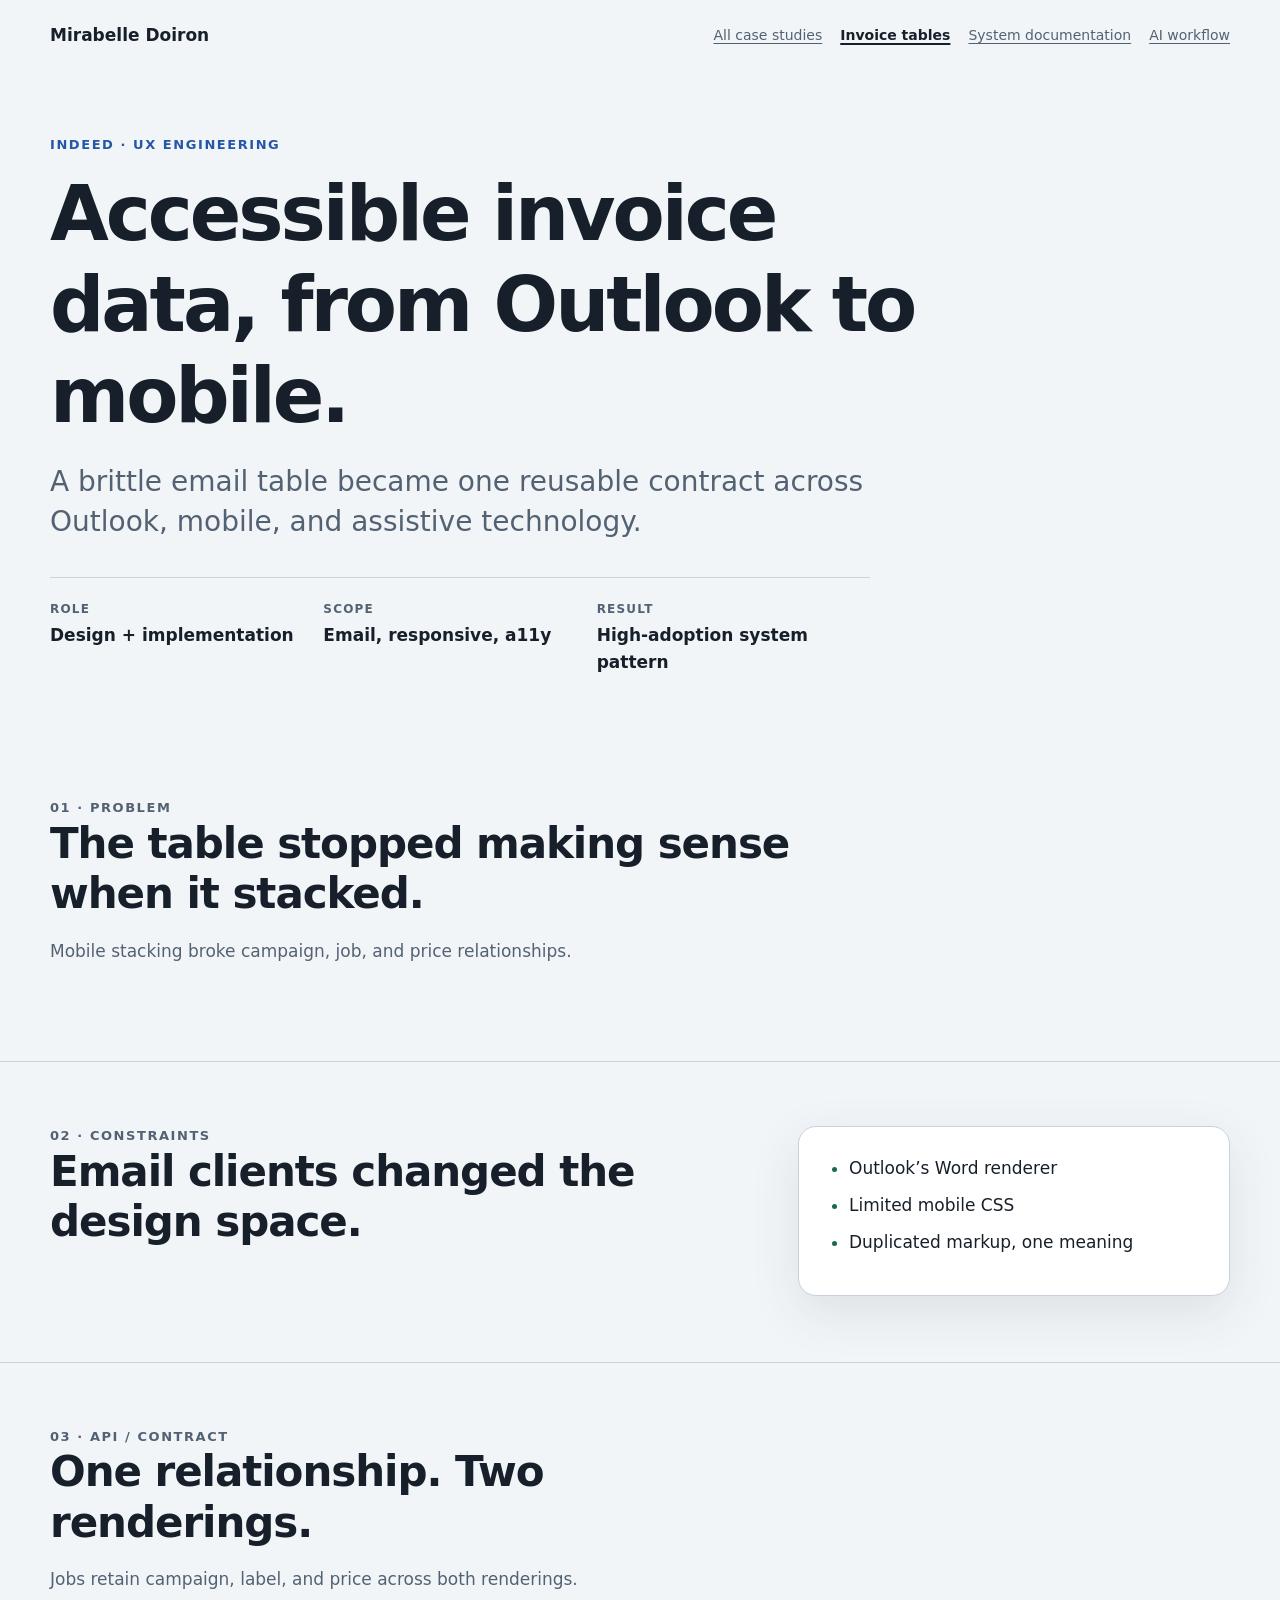
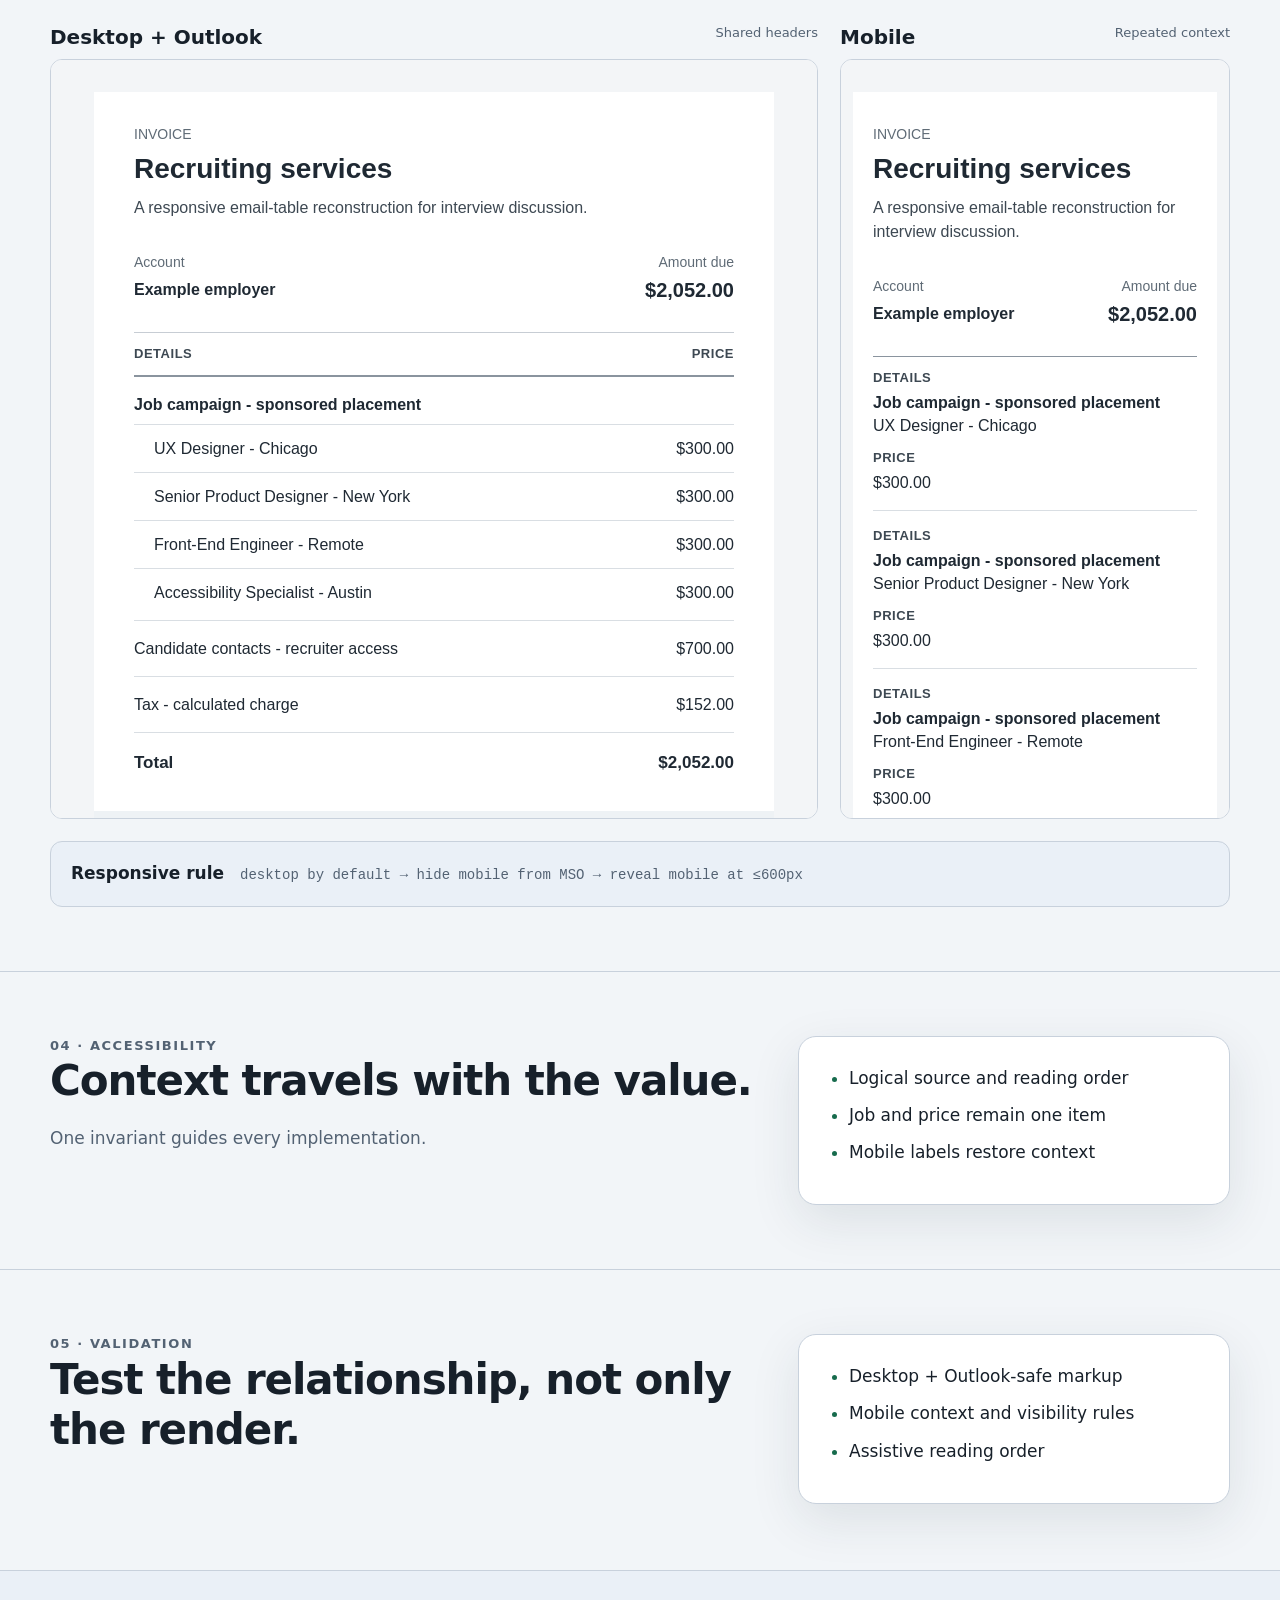
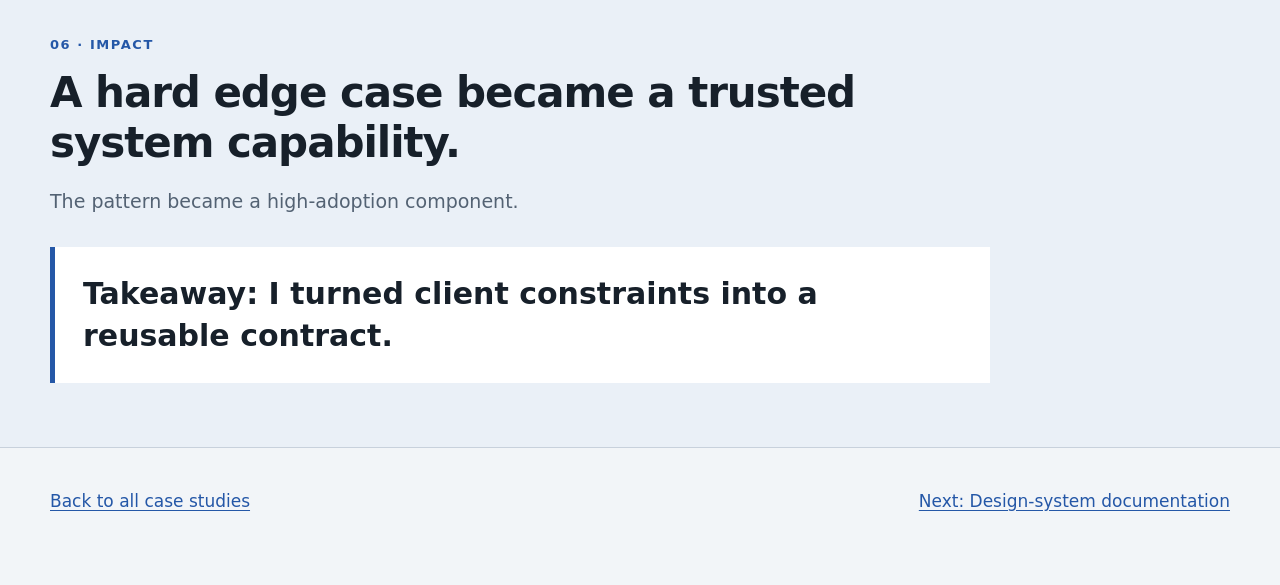
==== case-study-accessible-invoice.html @ fa3d3a66 "feat(portfolio): add interview-ready case studies" ====
<!doctype html>
<html lang="en">
<head>
  <meta charset="utf-8">
  <meta name="viewport" content="width=device-width, initial-scale=1">
  <meta name="description" content="How Mirabelle Doiron turned a complex invoice email into an accessible, reusable design-system pattern across Outlook, desktop, and mobile.">
  <title>Case study: Accessible invoice tables</title>
  <link rel="stylesheet" href="./case-study.css">
</head>
<body>
  <a class="skip-link" href="#main">Skip to case study</a>
  <nav class="site-nav" aria-label="Case study navigation">
    <strong>Mirabelle Doiron</strong>
    <div class="nav-links">
      <a href="./case-studies-index.html">All case studies</a>
      <a aria-current="page" href="./case-study-accessible-invoice.html">Invoice tables</a>
      <a href="./case-study-design-system-docs.html">System documentation</a>
      <a href="./case-study-ai-workflow.html">AI workflow</a>
    </div>
  </nav>

  <main id="main">
    <header class="hero container">
      <p class="eyebrow">Indeed · UX engineering</p>
      <h1>Accessible invoice data, from Outlook to mobile.</h1>
      <p class="lede">A brittle email table became one reusable contract across Outlook, mobile, and assistive technology.</p>
      <dl class="hero-facts">
        <div><dt>Role</dt><dd>Design + implementation</dd></div>
        <div><dt>Scope</dt><dd>Email, responsive, a11y</dd></div>
        <div><dt>Result</dt><dd>High-adoption system pattern</dd></div>
      </dl>
    </header>

    <section class="section" aria-labelledby="problem-title">
      <div class="container">
        <div class="section-heading">
          <p class="eyebrow">01 · Problem</p>
          <h2 id="problem-title">The table stopped making sense when it stacked.</h2>
          <p>Mobile stacking broke campaign, job, and price relationships.</p>
        </div>
      </div>
    </section>

    <section class="section" aria-labelledby="constraints-title">
      <div class="container split">
        <div class="section-heading">
          <p class="eyebrow">02 · Constraints</p>
          <h2 id="constraints-title">Email clients changed the design space.</h2>
        </div>
        <article class="panel">
          <ul class="check-list">
            <li>Outlook’s Word renderer</li>
            <li>Limited mobile CSS</li>
            <li>Duplicated markup, one meaning</li>
          </ul>
        </article>
      </div>
    </section>

    <section class="section" aria-labelledby="contract-title">
      <div class="container">
        <div class="section-heading">
          <p class="eyebrow">03 · API / Contract</p>
          <h2 id="contract-title">One relationship. Two renderings.</h2>
          <p>Jobs retain campaign, label, and price across both renderings.</p>
        </div>

        <div class="render-grid" aria-label="Responsive invoice implementation">
          <section class="render-window" aria-labelledby="desktop-render-title">
            <h3 id="desktop-render-title">Desktop + Outlook <span>Shared headers</span></h3>
            <iframe src="./indeed-invoice-email.html" title="Desktop invoice email rendering"></iframe>
          </section>
          <section class="render-window" aria-labelledby="mobile-render-title">
            <h3 id="mobile-render-title">Mobile <span>Repeated context</span></h3>
            <iframe class="mobile-render" src="./indeed-invoice-email.html" title="Mobile invoice email rendering"></iframe>
          </section>
        </div>

        <div class="contract-note">
          <strong>Responsive rule</strong>
          <code>desktop by default → hide mobile from MSO → reveal mobile at ≤600px</code>
        </div>
      </div>
    </section>

    <section class="section" aria-labelledby="accessibility-title">
      <div class="container split">
        <div class="section-heading">
          <p class="eyebrow">04 · Accessibility</p>
          <h2 id="accessibility-title">Context travels with the value.</h2>
          <p>One invariant guides every implementation.</p>
        </div>
        <article class="panel">
          <ul class="check-list">
            <li>Logical source and reading order</li>
            <li>Job and price remain one item</li>
            <li>Mobile labels restore context</li>
          </ul>
        </article>
      </div>
    </section>

    <section class="section" aria-labelledby="validation-title">
      <div class="container split">
        <div class="section-heading">
          <p class="eyebrow">05 · Validation</p>
          <h2 id="validation-title">Test the relationship, not only the render.</h2>
        </div>
        <article class="panel">
          <ul class="check-list">
            <li>Desktop + Outlook-safe markup</li>
            <li>Mobile context and visibility rules</li>
            <li>Assistive reading order</li>
          </ul>
        </article>
      </div>
    </section>

    <section class="section impact-section" aria-labelledby="impact-title">
      <div class="container">
        <p class="eyebrow">06 · Impact</p>
        <h2 id="impact-title">A hard edge case became a trusted system capability.</h2>
        <p class="impact-copy">The pattern became a high-adoption component.</p>
        <p class="takeaway"><strong>Takeaway:</strong> I turned client constraints into a reusable contract.</p>
      </div>
    </section>
  </main>

  <footer class="case-footer">
    <div class="container footer-links">
      <a href="./case-studies-index.html">Back to all case studies</a>
      <a href="./case-study-design-system-docs.html">Next: Design-system documentation</a>
    </div>
  </footer>
</body>
</html>
---- case-study.css ----
:root {
  color-scheme: light;
  --cs-page: #f2f5f8;
  --cs-surface: #ffffff;
  --cs-surface-soft: #eaf0f7;
  --cs-text: #17202a;
  --cs-muted: #536273;
  --cs-border: #c8d1dc;
  --cs-accent: #2457a7;
  --cs-accent-strong: #183f7e;
  --cs-success: #176b4d;
  --cs-warning: #9a4d00;
  --cs-code: #10243e;
  --cs-focus: #8a4fff;
  --cs-radius: 18px;
  --cs-shadow: 0 16px 50px rgba(31, 45, 61, 0.1);
}

* {
  box-sizing: border-box;
}

html {
  scroll-behavior: smooth;
}

body {
  margin: 0;
  background: var(--cs-page);
  color: var(--cs-text);
  font-family: Inter, ui-sans-serif, system-ui, -apple-system, BlinkMacSystemFont, "Segoe UI", sans-serif;
  font-size: 17px;
  line-height: 1.6;
}

a {
  color: var(--cs-accent);
  text-underline-offset: 3px;
}

a:hover {
  color: var(--cs-accent-strong);
}

a:focus-visible,
button:focus-visible {
  outline: 3px solid var(--cs-focus);
  outline-offset: 4px;
}

h1,
h2,
h3,
p {
  margin-top: 0;
}

h1,
h2,
h3 {
  line-height: 1.2;
}

h1 {
  max-width: 900px;
  margin-bottom: 20px;
  font-size: clamp(42px, 7vw, 76px);
  letter-spacing: -0.04em;
}

h2 {
  margin-bottom: 18px;
  font-size: clamp(28px, 4vw, 42px);
  letter-spacing: -0.025em;
}

h3 {
  margin-bottom: 10px;
  font-size: 20px;
}

code,
pre {
  font-family: ui-monospace, SFMono-Regular, Menlo, Monaco, Consolas, monospace;
}

pre {
  overflow-x: auto;
  margin: 0;
  padding: 20px;
  border-radius: 12px;
  background: var(--cs-code);
  color: #f5f8fc;
  font-size: 14px;
  line-height: 1.55;
}

.skip-link {
  position: absolute;
  top: 8px;
  left: 8px;
  z-index: 10;
  padding: 10px 14px;
  transform: translateY(-160%);
  border-radius: 8px;
  background: var(--cs-surface);
}

.skip-link:focus {
  transform: translateY(0);
}

.site-nav {
  display: flex;
  width: min(1180px, calc(100% - 40px));
  margin: 0 auto;
  padding: 22px 0;
  justify-content: space-between;
  align-items: center;
  gap: 18px;
}

.site-nav strong {
  white-space: nowrap;
}

.nav-links {
  display: flex;
  flex-wrap: wrap;
  justify-content: flex-end;
  gap: 8px 18px;
}

.nav-links a {
  color: var(--cs-muted);
  font-size: 14px;
}

.nav-links a[aria-current="page"] {
  color: var(--cs-text);
  font-weight: 700;
  text-decoration-thickness: 2px;
}

.container {
  width: min(1180px, calc(100% - 40px));
  margin: 0 auto;
}

.hero {
  padding: 64px 0 58px;
}

.eyebrow {
  margin-bottom: 12px;
  color: var(--cs-accent);
  font-size: 13px;
  font-weight: 800;
  letter-spacing: 0.12em;
  text-transform: uppercase;
}

.lede {
  max-width: 820px;
  margin-bottom: 0;
  color: var(--cs-muted);
  font-size: clamp(20px, 3vw, 28px);
  line-height: 1.45;
}

.hero-facts {
  display: grid;
  grid-template-columns: repeat(3, minmax(0, 1fr));
  max-width: 820px;
  margin: 34px 0 0;
  padding-top: 22px;
  border-top: 1px solid var(--cs-border);
}

.hero-facts div {
  padding-right: 20px;
}

.hero-facts dt {
  margin-bottom: 3px;
  color: var(--cs-muted);
  font-size: 12px;
  font-weight: 800;
  letter-spacing: 0.1em;
  text-transform: uppercase;
}

.hero-facts dd {
  margin: 0;
  font-weight: 700;
}

.summary-grid,
.case-grid {
  display: grid;
  grid-template-columns: repeat(3, minmax(0, 1fr));
  gap: 18px;
}

.summary-card,
.case-card,
.panel,
.doc-example,
.decision-card {
  border: 1px solid var(--cs-border);
  border-radius: var(--cs-radius);
  background: var(--cs-surface);
  box-shadow: var(--cs-shadow);
}

.summary-card,
.case-card,
.decision-card {
  padding: 26px;
}

.summary-card p,
.case-card p,
.decision-card p {
  margin-bottom: 0;
  color: var(--cs-muted);
}

.case-card {
  display: flex;
  min-height: 330px;
  flex-direction: column;
}

.case-card .case-link {
  margin-top: auto;
  padding-top: 24px;
  font-weight: 750;
}

.card-takeaway {
  margin-top: 22px;
  padding-top: 18px;
  border-top: 1px solid var(--cs-border);
  color: var(--cs-text) !important;
  font-size: 15px;
}

.section {
  padding: 64px 0;
}

.section + .section {
  border-top: 1px solid var(--cs-border);
}

.section-heading {
  max-width: 760px;
  margin-bottom: 32px;
}

.section-heading p {
  margin-bottom: 0;
  color: var(--cs-muted);
}

.split {
  display: grid;
  grid-template-columns: minmax(0, 1.25fr) minmax(300px, 0.75fr);
  gap: 28px;
  align-items: start;
}

.panel {
  padding: 28px;
}

.panel > :last-child {
  margin-bottom: 0;
}

.contract-note {
  display: flex;
  margin-top: 22px;
  padding: 18px 20px;
  align-items: baseline;
  gap: 16px;
  border: 1px solid var(--cs-border);
  border-radius: 12px;
  background: var(--cs-surface-soft);
}

.contract-note code {
  color: var(--cs-muted);
  font-size: 14px;
}

.clean-list,
.check-list {
  margin: 0;
  padding-left: 22px;
}

.clean-list li,
.check-list li {
  margin-bottom: 10px;
}

.check-list li::marker {
  color: var(--cs-success);
}

.render-grid {
  display: grid;
  grid-template-columns: minmax(620px, 1fr) 390px;
  gap: 22px;
  align-items: start;
}

.render-window h3 {
  display: flex;
  margin-bottom: 10px;
  justify-content: space-between;
  gap: 14px;
}

.render-window h3 span {
  color: var(--cs-muted);
  font-size: 13px;
  font-weight: 500;
}

.render-window iframe {
  display: block;
  width: 100%;
  height: 760px;
  border: 1px solid var(--cs-border);
  border-radius: 12px;
  background: var(--cs-surface);
}

.mobile-render {
  width: 390px;
  max-width: 100%;
}

.flow {
  display: grid;
  grid-template-columns: repeat(5, minmax(0, 1fr));
  gap: 14px;
  margin: 0;
  padding: 0;
  list-style: none;
}

.flow-four {
  grid-template-columns: repeat(4, minmax(0, 1fr));
}

.flow li {
  position: relative;
  padding: 24px 18px 20px;
  border: 1px solid var(--cs-border);
  border-radius: 12px;
  background: var(--cs-surface);
  box-shadow: var(--cs-shadow);
}

.flow strong,
.flow span {
  display: block;
}

.flow strong {
  margin-bottom: 8px;
}

.flow span {
  color: var(--cs-muted);
  font-size: 14px;
}

.before-after {
  display: grid;
  grid-template-columns: repeat(2, minmax(0, 1fr));
  gap: 22px;
}

.doc-example {
  overflow: hidden;
}

.doc-toolbar {
  display: flex;
  padding: 14px 18px;
  justify-content: space-between;
  gap: 18px;
  border-bottom: 1px solid var(--cs-border);
  background: var(--cs-surface-soft);
  color: var(--cs-muted);
  font-size: 14px;
}

.doc-layout {
  display: grid;
  grid-template-columns: 220px minmax(0, 1fr);
  min-height: 520px;
}

.doc-sidebar {
  padding: 24px;
  border-right: 1px solid var(--cs-border);
  background: var(--cs-surface-soft);
}

.doc-sidebar a {
  display: block;
  margin-bottom: 12px;
  color: var(--cs-muted);
}

.doc-content {
  padding: 36px;
}

.doc-content section {
  padding: 22px 0;
  border-top: 1px solid var(--cs-border);
}

.doc-content section:first-of-type {
  border-top: 0;
}

.code-comparison {
  display: grid;
  grid-template-columns: repeat(2, minmax(0, 1fr));
  gap: 22px;
}

.code-column h3 {
  display: flex;
  align-items: center;
  gap: 9px;
}

.status-dot {
  width: 10px;
  height: 10px;
  border-radius: 50%;
  background: var(--cs-warning);
}

.status-dot.good {
  background: var(--cs-success);
}

.takeaway {
  max-width: 940px;
  margin: 30px 0 0;
  padding: 26px 28px;
  border-left: 5px solid var(--cs-accent);
  background: var(--cs-surface);
  font-size: clamp(22px, 3vw, 30px);
  font-weight: 700;
  line-height: 1.4;
}

.impact-section {
  background: var(--cs-surface-soft);
}

.impact-section h2 {
  max-width: 900px;
}

.impact-copy {
  max-width: 760px;
  margin-bottom: 0;
  color: var(--cs-muted);
  font-size: 19px;
}

.validation-signals {
  display: flex;
  margin-top: 22px;
  flex-wrap: wrap;
  gap: 10px;
}

.validation-signals span {
  padding: 8px 12px;
  border: 1px solid var(--cs-border);
  border-radius: 999px;
  background: var(--cs-surface);
  color: var(--cs-muted);
  font-size: 13px;
  font-weight: 700;
}

.case-footer {
  padding: 40px 0 70px;
  border-top: 1px solid var(--cs-border);
}

.footer-links {
  display: flex;
  flex-wrap: wrap;
  justify-content: space-between;
  gap: 20px;
}

.sr-only {
  position: absolute;
  width: 1px;
  height: 1px;
  padding: 0;
  margin: -1px;
  overflow: hidden;
  clip: rect(0, 0, 0, 0);
  white-space: nowrap;
  border: 0;
}

@media (max-width: 1050px) {
  .render-grid,
  .summary-grid,
  .case-grid {
    grid-template-columns: 1fr;
  }

  .mobile-render {
    width: 390px;
  }

  .flow {
    grid-template-columns: 1fr 1fr;
  }
}

@media (max-width: 760px) {
  body {
    font-size: 16px;
  }

  .site-nav,
  .nav-links,
  .split,
  .before-after,
  .code-comparison,
  .doc-layout,
  .hero-facts {
    grid-template-columns: 1fr;
  }

  .site-nav {
    display: grid;
  }

  .nav-links {
    display: flex;
    justify-content: flex-start;
  }

  .hero,
  .section {
    padding: 46px 0;
  }

  .hero-facts {
    gap: 16px;
  }

  .contract-note {
    align-items: flex-start;
    flex-direction: column;
    gap: 6px;
  }

  .flow {
    grid-template-columns: 1fr;
  }

  .doc-sidebar {
    border-right: 0;
    border-bottom: 1px solid var(--cs-border);
  }

  .doc-content {
    padding: 24px;
  }

  .mobile-render {
    width: 100%;
  }
}

@media (prefers-reduced-motion: reduce) {
  html {
    scroll-behavior: auto;
  }
}
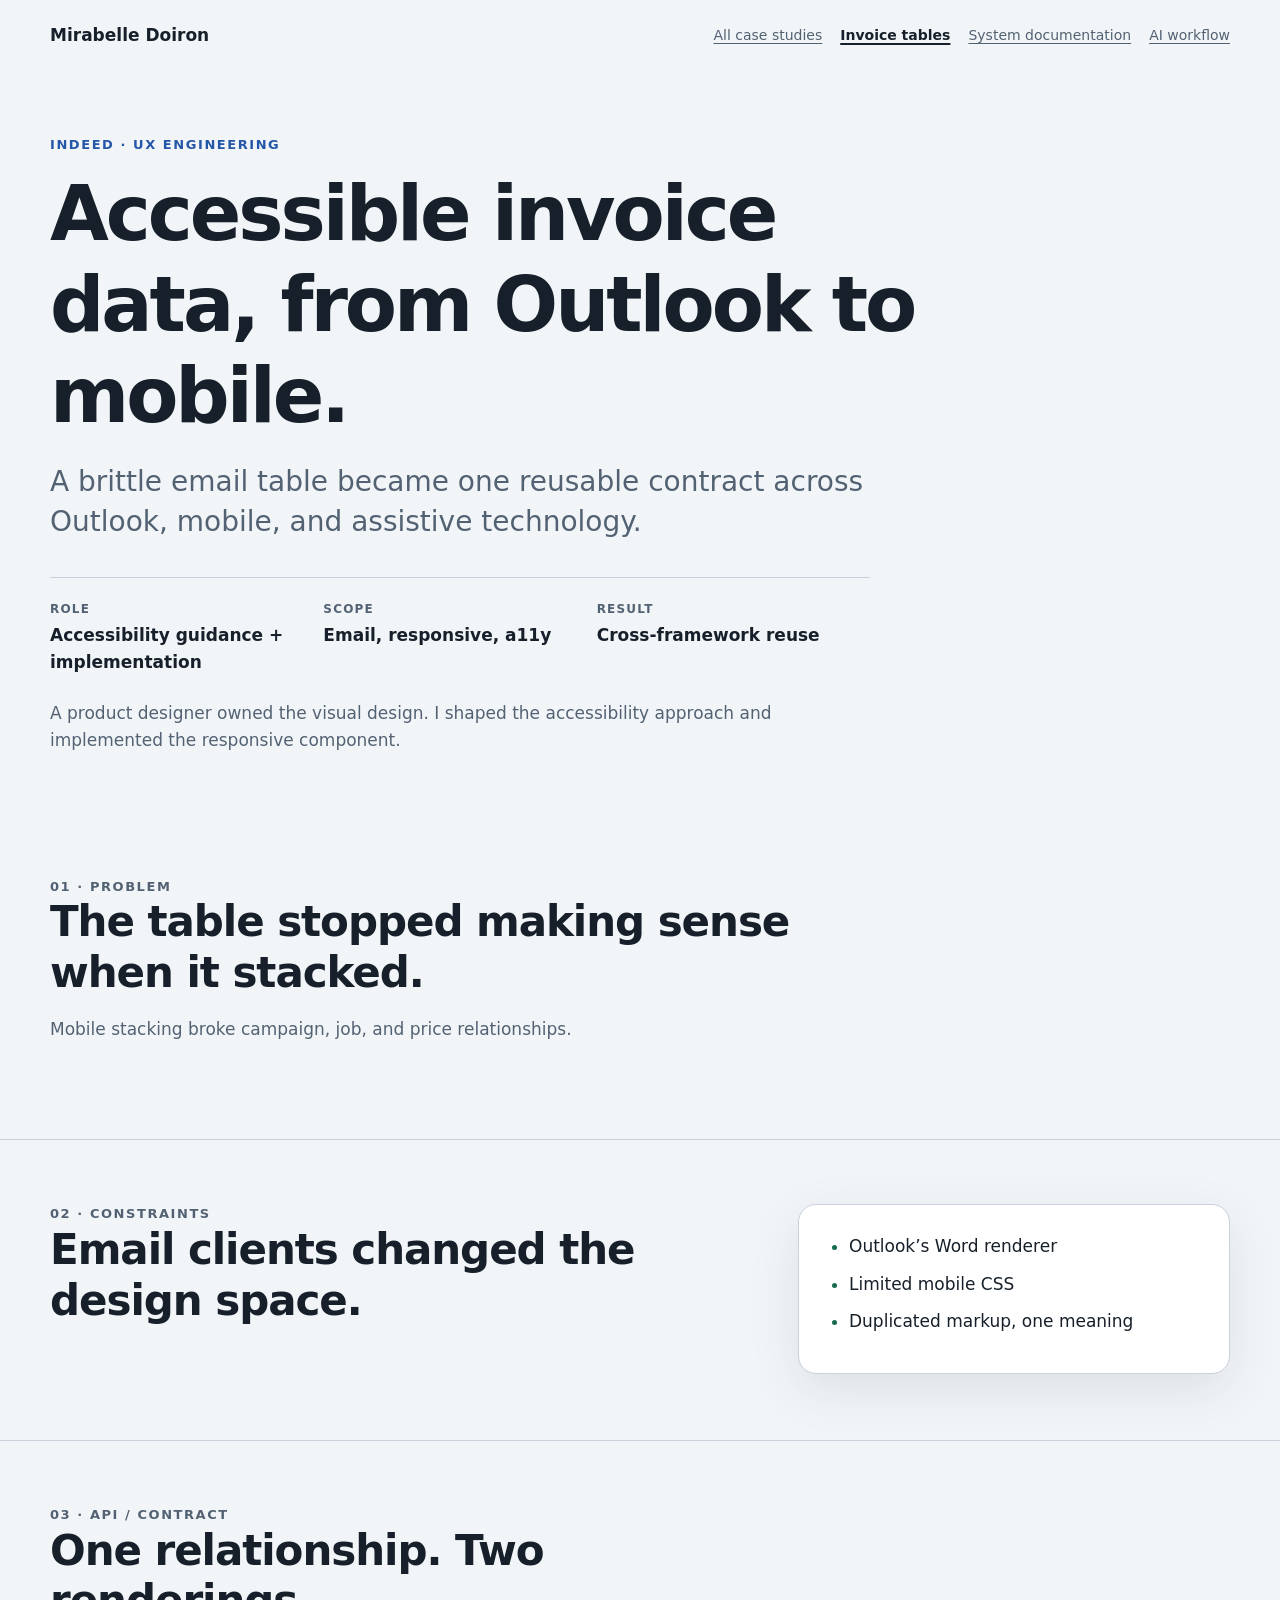
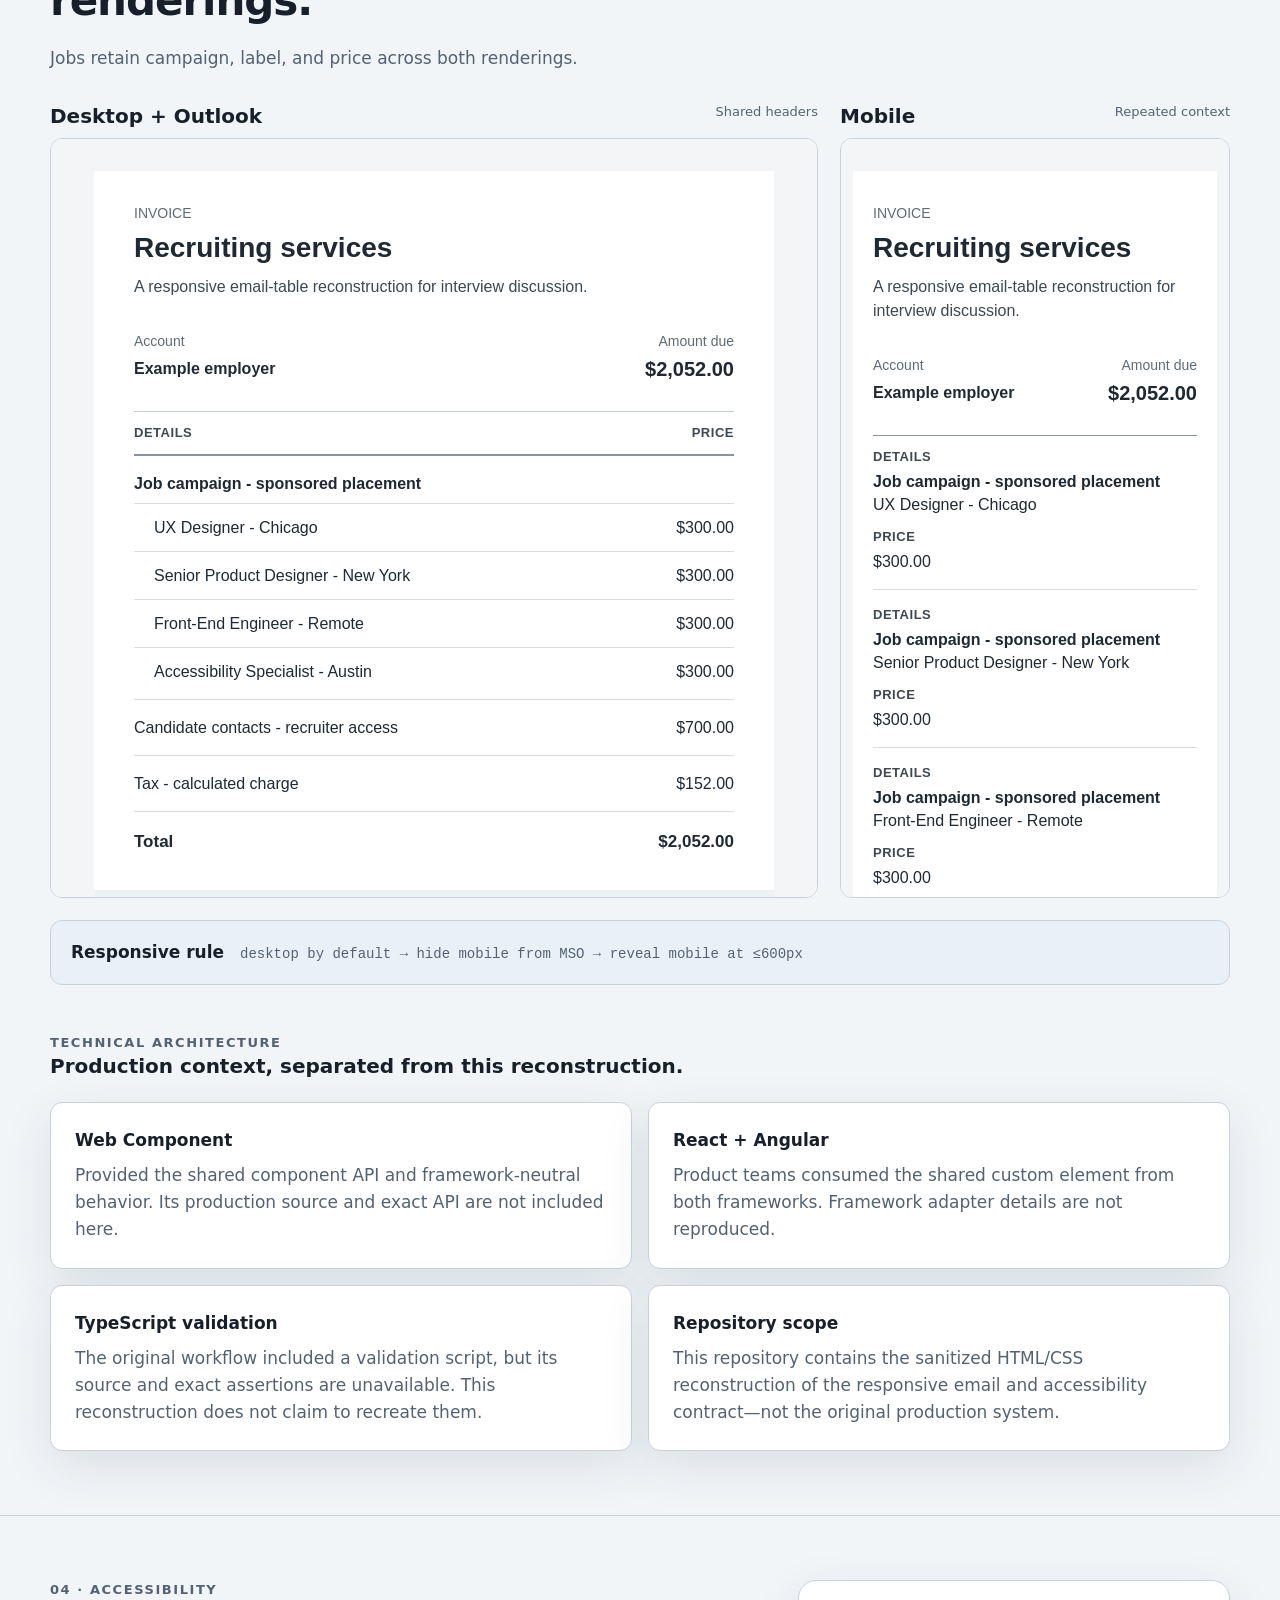
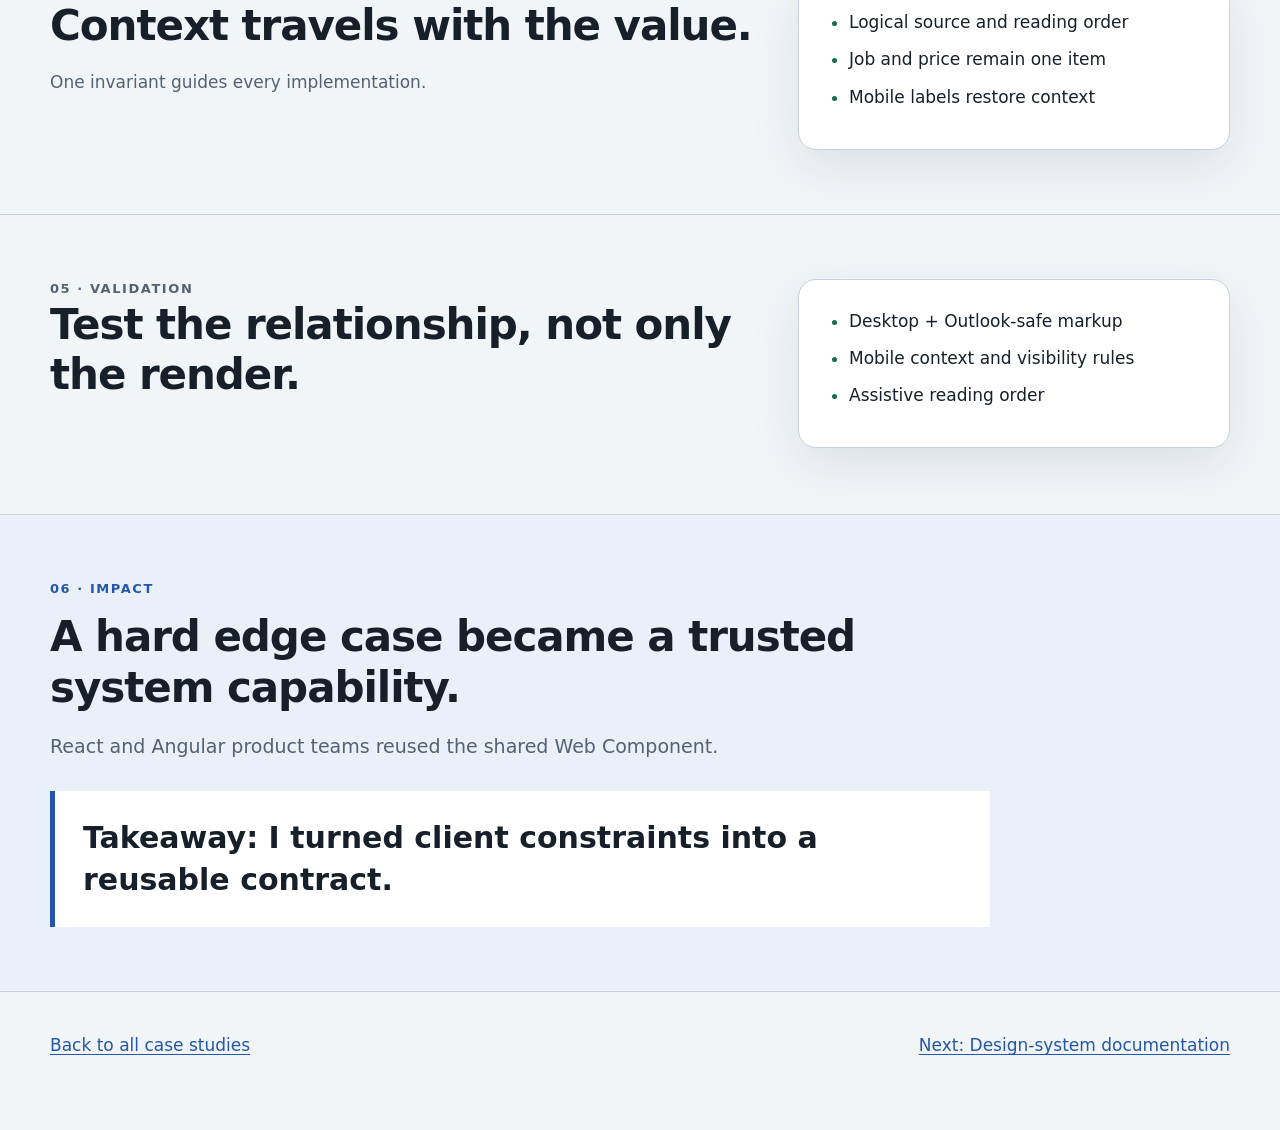
==== commit 1d1ba479: "docs(invoice): clarify architecture and authorship" ====
--- a/case-study-accessible-invoice.html
+++ b/case-study-accessible-invoice.html
@@ -25,10 +25,11 @@
       <h1>Accessible invoice data, from Outlook to mobile.</h1>
       <p class="lede">A brittle email table became one reusable contract across Outlook, mobile, and assistive technology.</p>
       <dl class="hero-facts">
-        <div><dt>Role</dt><dd>Design + implementation</dd></div>
+        <div><dt>Role</dt><dd>Accessibility guidance + implementation</dd></div>
         <div><dt>Scope</dt><dd>Email, responsive, a11y</dd></div>
-        <div><dt>Result</dt><dd>High-adoption system pattern</dd></div>
+        <div><dt>Result</dt><dd>Cross-framework reuse</dd></div>
       </dl>
+      <p class="role-note">A product designer owned the visual design. I shaped the accessibility approach and implemented the responsive component.</p>
     </header>
 
     <section class="section" aria-labelledby="problem-title">
@@ -80,6 +81,31 @@
           <strong>Responsive rule</strong>
           <code>desktop by default → hide mobile from MSO → reveal mobile at ≤600px</code>
         </div>
+
+        <div class="architecture-block" aria-labelledby="architecture-title">
+          <div class="section-heading">
+            <p class="eyebrow">Technical architecture</p>
+            <h3 id="architecture-title">Production context, separated from this reconstruction.</h3>
+          </div>
+          <dl class="architecture-list">
+            <div>
+              <dt>Web Component</dt>
+              <dd>Provided the shared component API and framework-neutral behavior. Its production source and exact API are not included here.</dd>
+            </div>
+            <div>
+              <dt>React + Angular</dt>
+              <dd>Product teams consumed the shared custom element from both frameworks. Framework adapter details are not reproduced.</dd>
+            </div>
+            <div>
+              <dt>TypeScript validation</dt>
+              <dd>The original workflow included a validation script, but its source and exact assertions are unavailable. This reconstruction does not claim to recreate them.</dd>
+            </div>
+            <div>
+              <dt>Repository scope</dt>
+              <dd>This repository contains the sanitized HTML/CSS reconstruction of the responsive email and accessibility contract—not the original production system.</dd>
+            </div>
+          </dl>
+        </div>
       </div>
     </section>
 
@@ -120,7 +146,7 @@
       <div class="container">
         <p class="eyebrow">06 · Impact</p>
         <h2 id="impact-title">A hard edge case became a trusted system capability.</h2>
-        <p class="impact-copy">The pattern became a high-adoption component.</p>
+        <p class="impact-copy">React and Angular product teams reused the shared Web Component.</p>
         <p class="takeaway"><strong>Takeaway:</strong> I turned client constraints into a reusable contract.</p>
       </div>
     </section>
--- a/case-study.css
+++ b/case-study.css
@@ -195,6 +195,12 @@
   font-weight: 700;
 }
 
+.role-note {
+  max-width: 820px;
+  margin: 24px 0 0;
+  color: var(--cs-muted);
+}
+
 .summary-grid,
 .case-grid {
   display: grid;
@@ -293,6 +299,39 @@
 .contract-note code {
   color: var(--cs-muted);
   font-size: 14px;
+}
+
+.architecture-block {
+  margin-top: 48px;
+}
+
+.architecture-block .section-heading {
+  margin-bottom: 24px;
+}
+
+.architecture-list {
+  display: grid;
+  grid-template-columns: repeat(2, minmax(0, 1fr));
+  margin: 0;
+  gap: 16px;
+}
+
+.architecture-list div {
+  padding: 24px;
+  border: 1px solid var(--cs-border);
+  border-radius: 12px;
+  background: var(--cs-surface);
+  box-shadow: var(--cs-shadow);
+}
+
+.architecture-list dt {
+  margin-bottom: 8px;
+  font-weight: 800;
+}
+
+.architecture-list dd {
+  margin: 0;
+  color: var(--cs-muted);
 }
 
 .clean-list,
@@ -549,7 +588,8 @@
   .before-after,
   .code-comparison,
   .doc-layout,
-  .hero-facts {
+  .hero-facts,
+  .architecture-list {
     grid-template-columns: 1fr;
   }
 
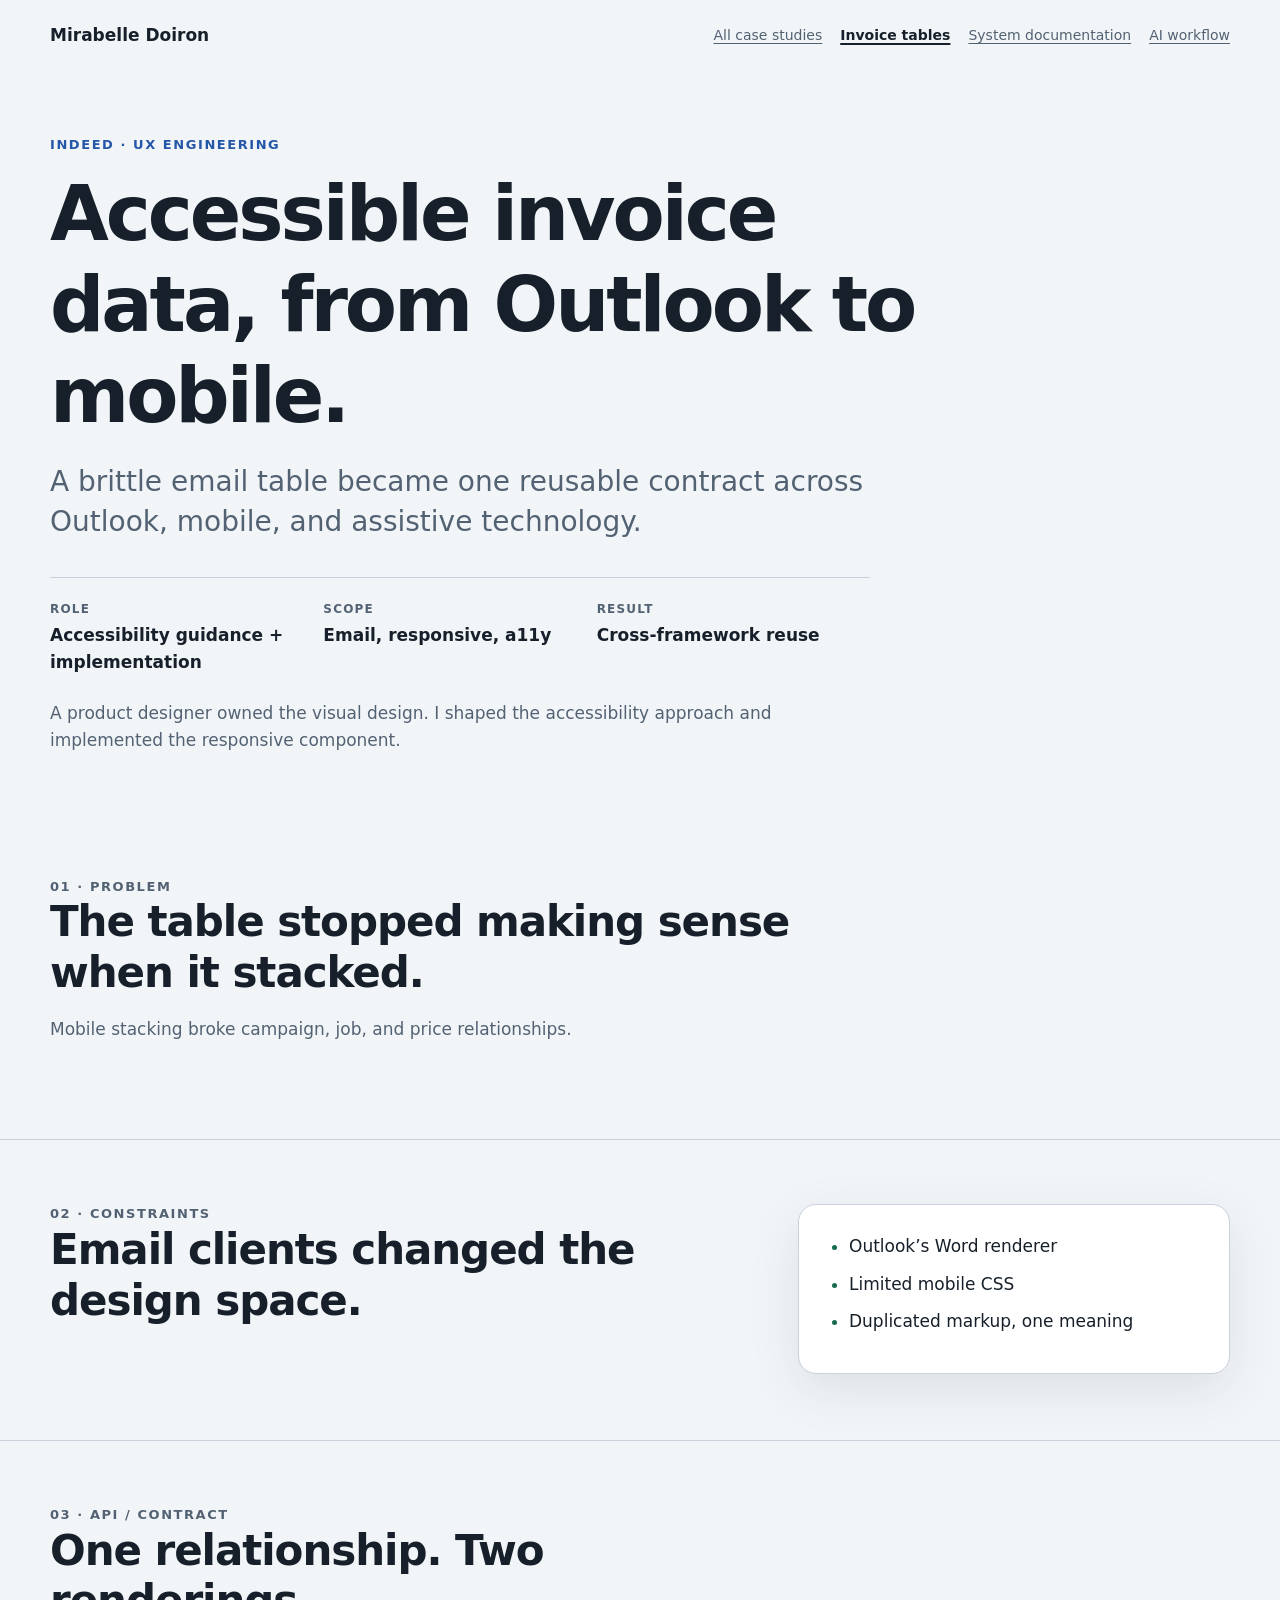
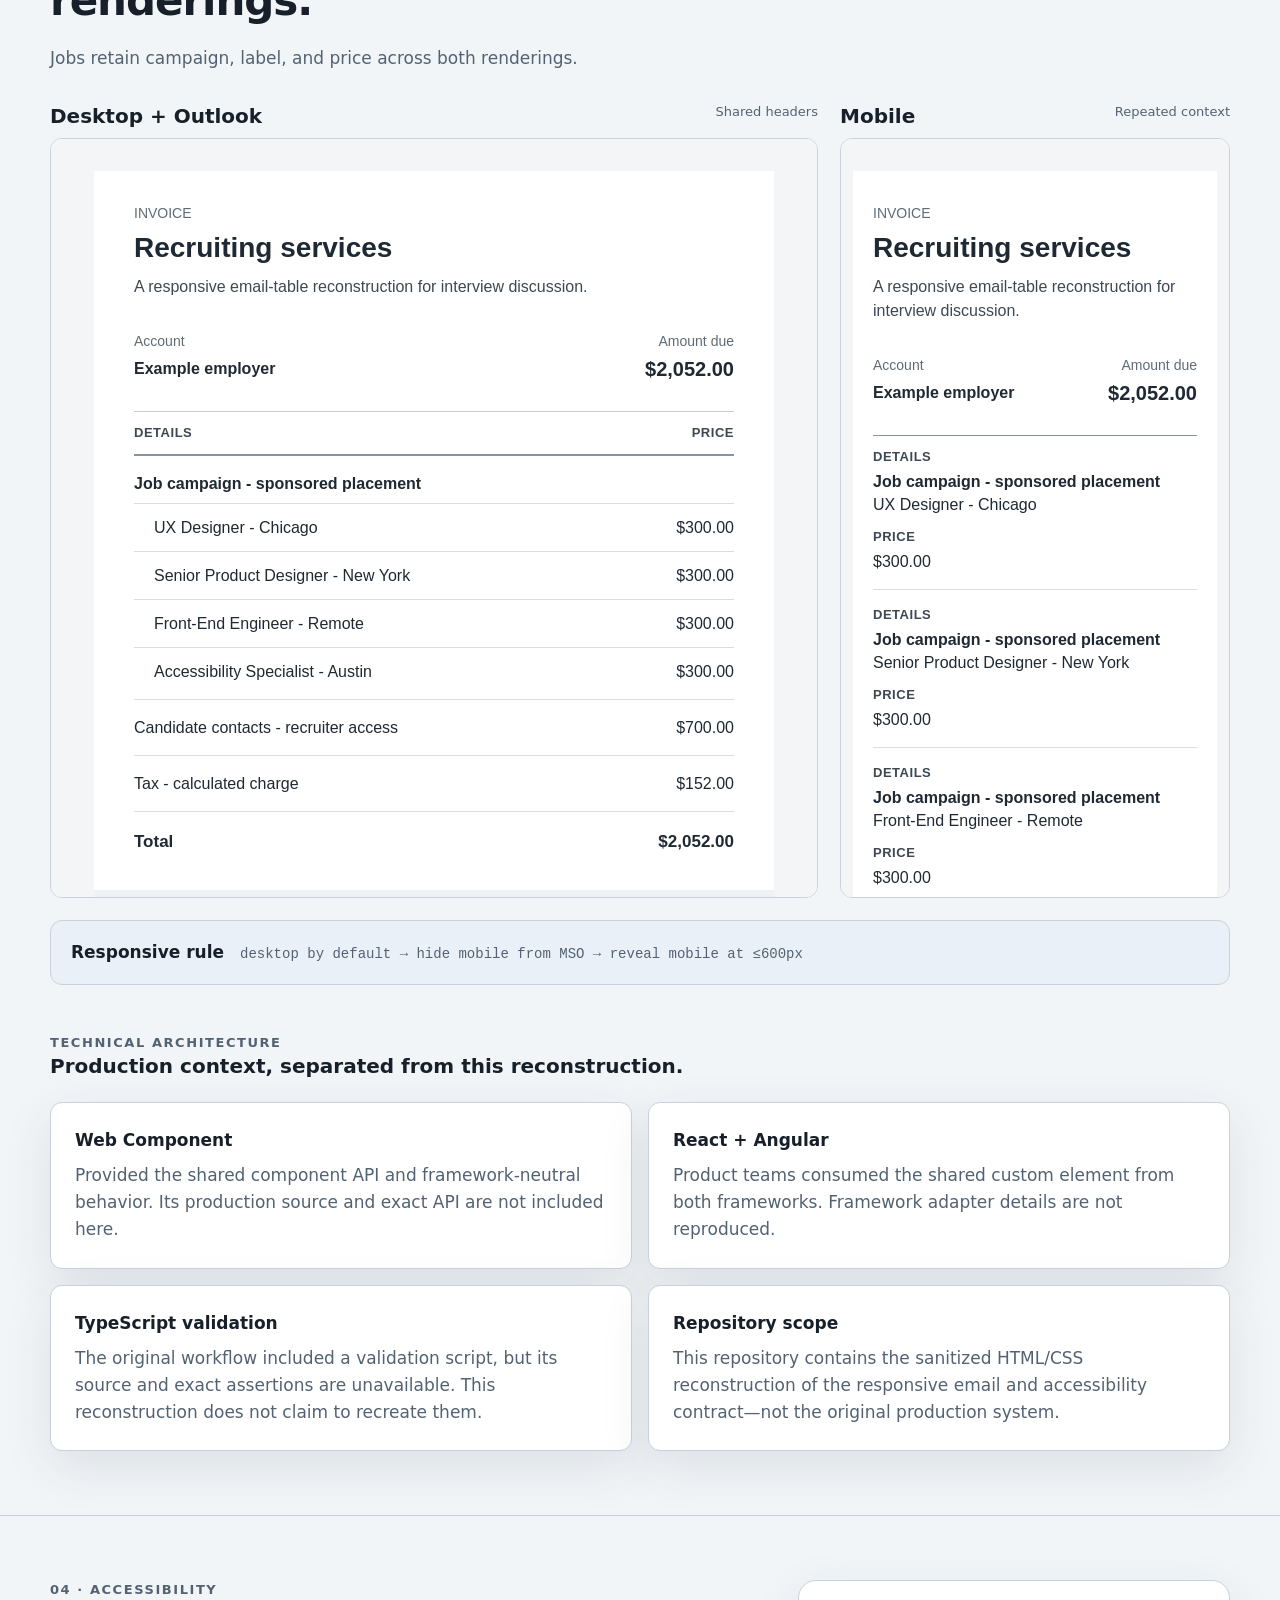
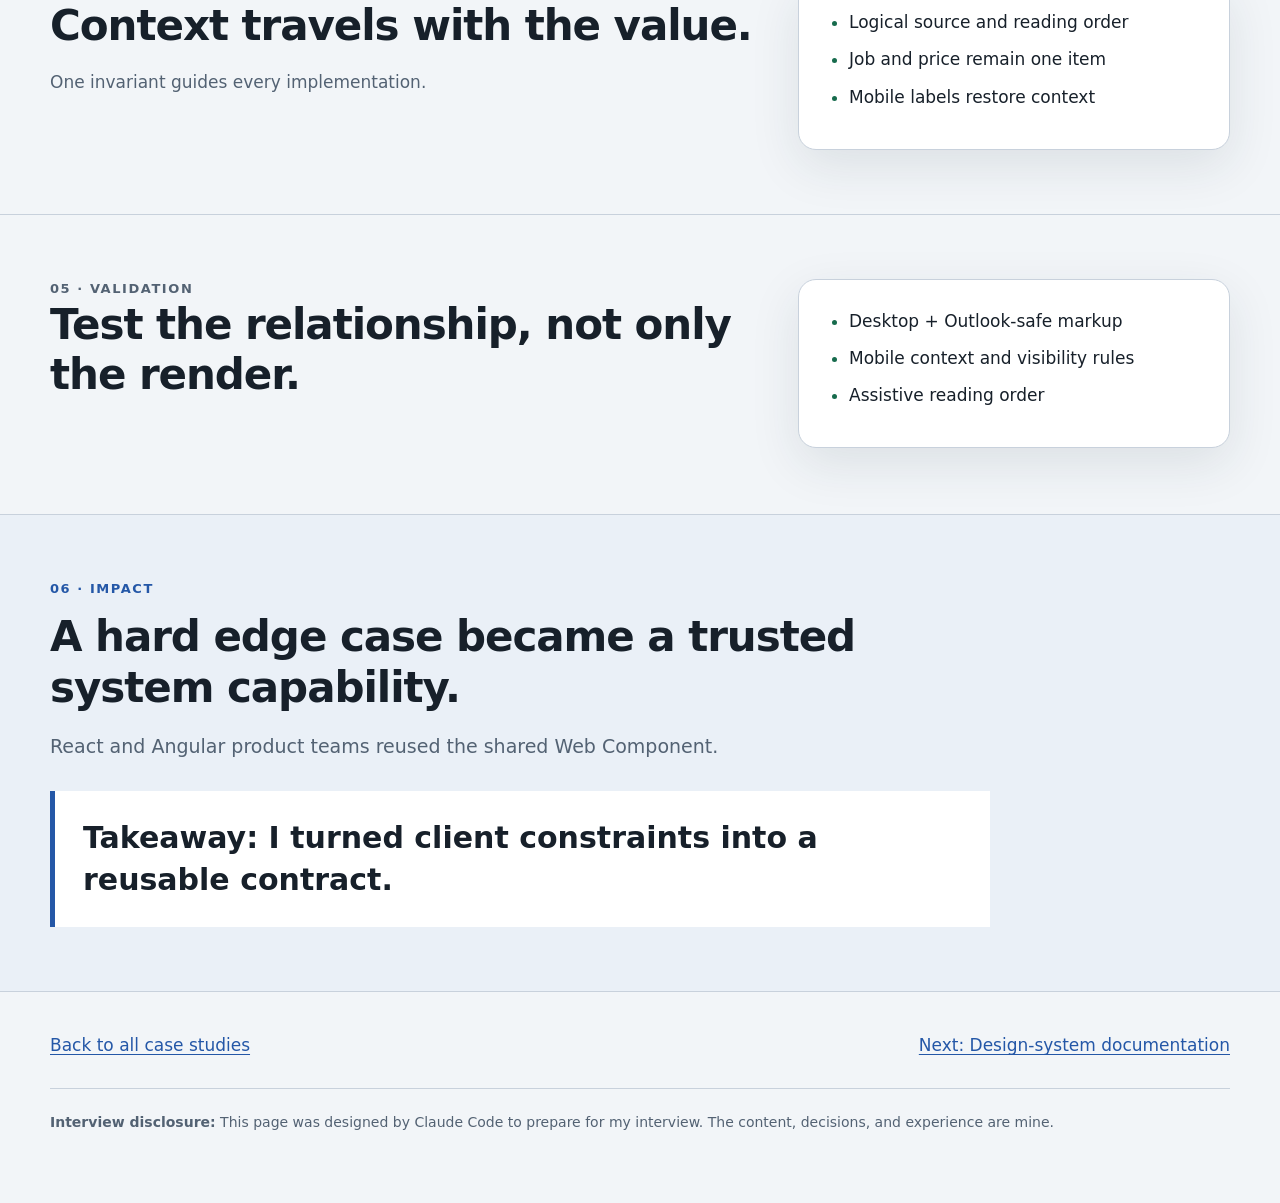
==== commit e51a1351: "docs(case-studies): add interview disclosure to footers" ====
--- a/case-study-accessible-invoice.html
+++ b/case-study-accessible-invoice.html
@@ -157,6 +157,7 @@
       <a href="./case-studies-index.html">Back to all case studies</a>
       <a href="./case-study-design-system-docs.html">Next: Design-system documentation</a>
     </div>
+    <p class="container footer-credit"><strong>Interview disclosure:</strong> This page was designed by Claude Code to prepare for my interview. The content, decisions, and experience are mine.</p>
   </footer>
 </body>
 </html>
--- a/case-study.css
+++ b/case-study.css
@@ -549,6 +549,15 @@
   gap: 20px;
 }
 
+.footer-credit {
+  margin-top: 28px;
+  margin-bottom: 0;
+  padding-top: 22px;
+  border-top: 1px solid var(--cs-border);
+  color: var(--cs-muted);
+  font-size: 14px;
+}
+
 .sr-only {
   position: absolute;
   width: 1px;
